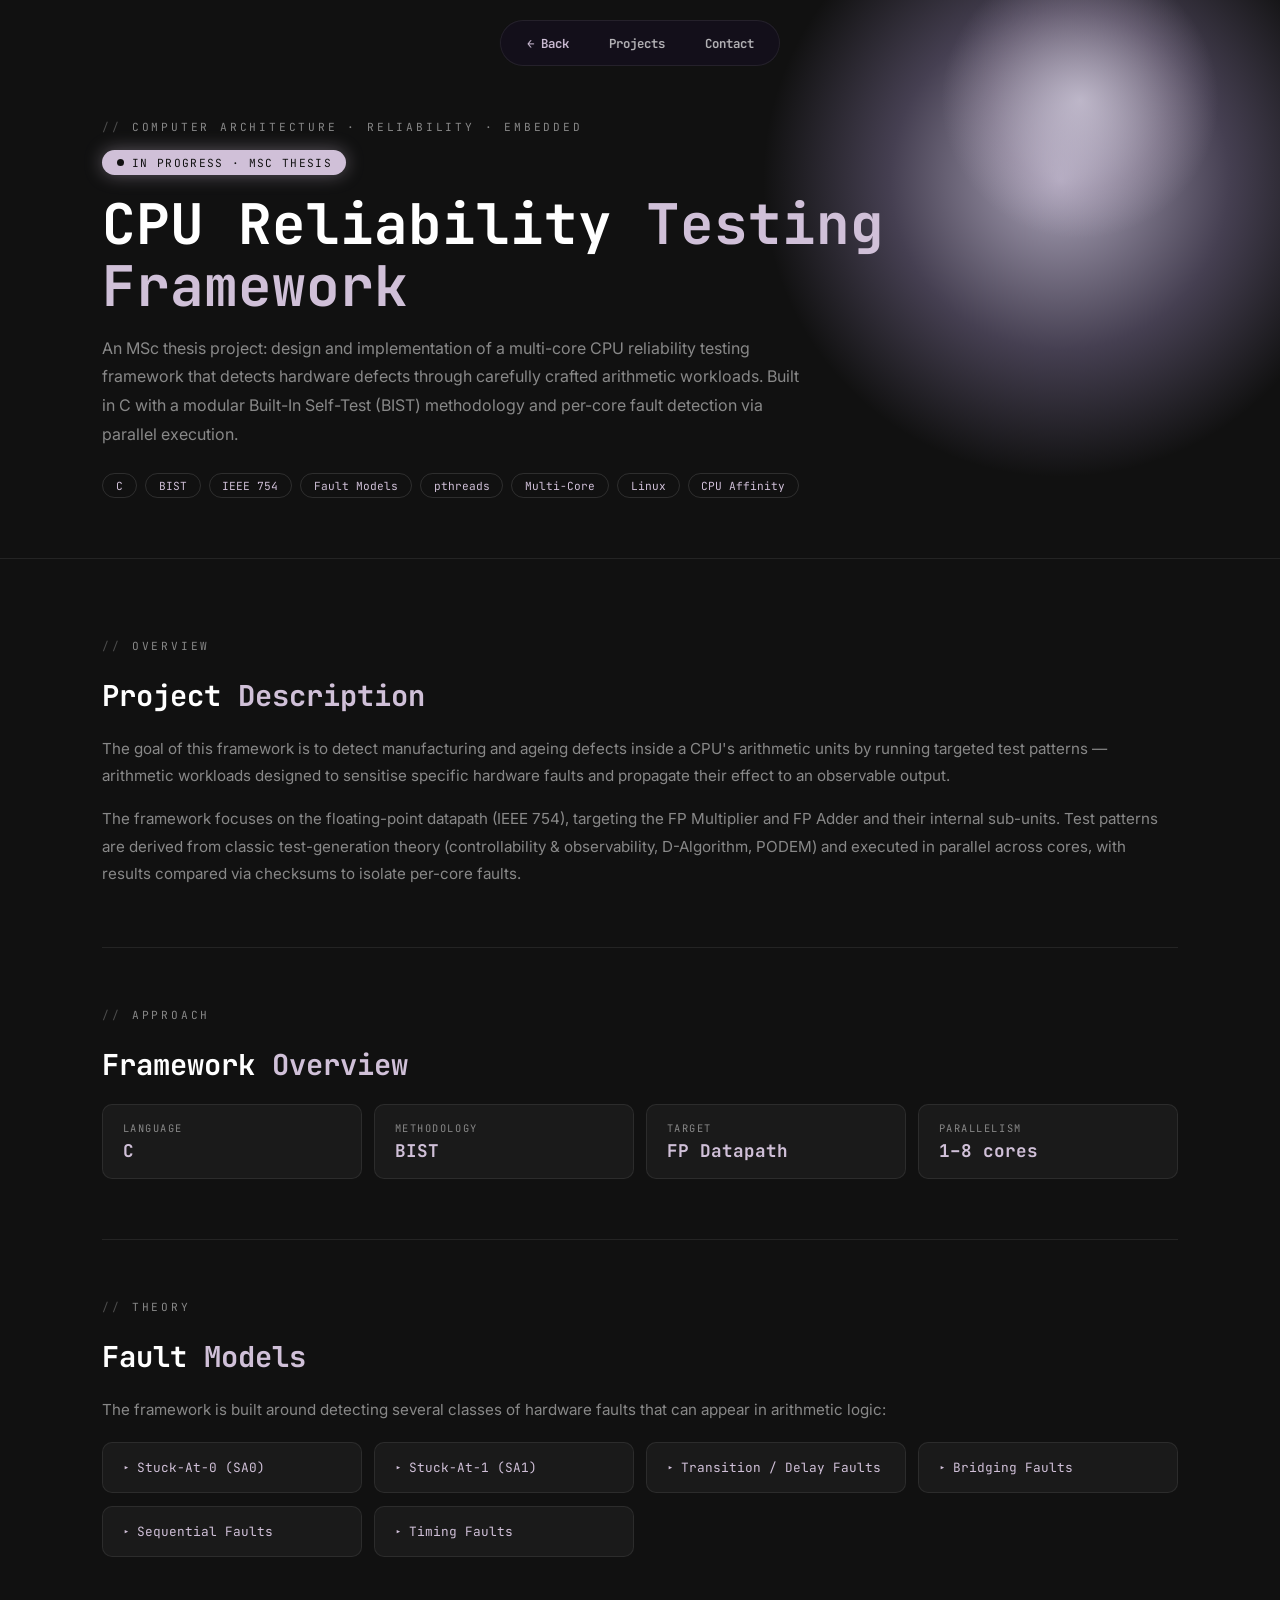
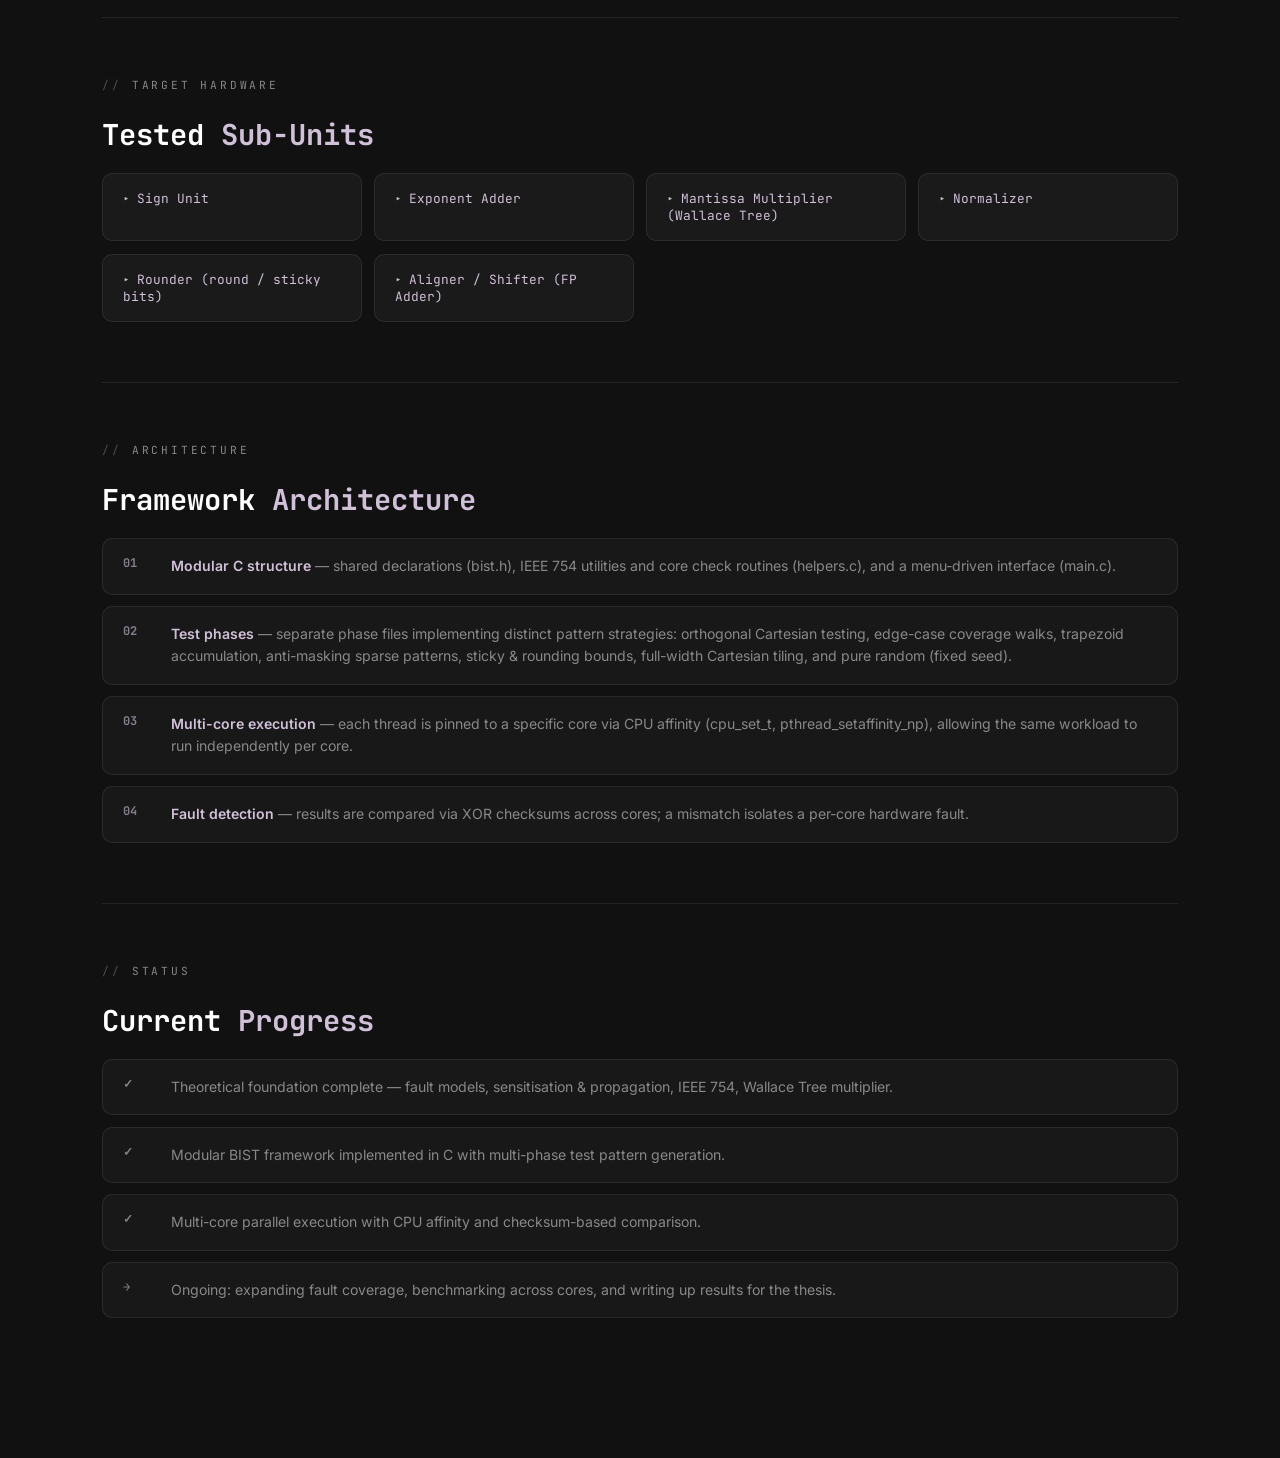
==== CPU.html @ 7b89c073 "Add files via upload" ====
<!DOCTYPE html>
<html lang="en">
<head>
<meta charset="UTF-8">
<meta name="viewport" content="width=device-width, initial-scale=1.0">
<title>CPU Reliability Testing — Portfolio</title>
<link href="https://fonts.googleapis.com/css2?family=JetBrains+Mono:wght@300;400;600;700&family=Inter:wght@300;400;500;600&display=swap" rel="stylesheet">
<style>
  *, *::before, *::after { box-sizing: border-box; margin: 0; padding: 0; }
  :root {
    --black:  #111111;
    --text:   #D0C0D8;
    --muted:  #888888;
    --teal:   #D0C0D8;
    --card:   #181818;
    --border: rgba(255,255,255,0.08);
  }
  body {
    font-family: 'Inter', sans-serif;
    background: var(--black);
    color: var(--text);
    overflow-x: hidden;
  }

  /* NAVBAR */
  .navbar {
    position: fixed;
    top: 20px; left: 50%;
    transform: translateX(-50%);
    z-index: 100;
    display: flex;
    align-items: center;
    gap: 0.5rem;
    padding: 0.5rem 0.6rem;
    background: rgba(20,15,30,0.75);
    backdrop-filter: blur(16px);
    border: 1px solid var(--border);
    border-radius: 999px;
  }
  .navbar a {
    font-family: 'JetBrains Mono', monospace;
    font-size: 0.78rem;
    font-weight: 600;
    color: rgba(255,255,255,0.7);
    text-decoration: none;
    padding: 0.35rem 1rem;
    border-radius: 999px;
    transition: background 0.2s, color 0.2s;
  }
  .navbar a:hover { background: rgba(255,255,255,0.08); color: #fff; }
  .navbar a.back { color: var(--teal); }

  /* HERO */
  .gh-hero {
    position: relative;
    min-height: 60vh;
    display: flex;
    flex-direction: column;
    justify-content: flex-end;
    padding: 120px 8vw 60px;
    background: #111111;
    border-bottom: 1px solid var(--border);
    overflow: hidden;
  }
  .gh-hero::before {
    content: '';
    position: absolute;
    top: -120px;
    right: -80px;
    width: 600px;
    height: 600px;
    background: radial-gradient(circle, rgba(235,225,255,0.7) 0%, rgba(190,170,230,0.3) 40%, transparent 70%);
    pointer-events: none;
    z-index: 0;
    animation: ghGlowPulse 7s ease-in-out infinite;
  }
  .gh-hero::after {
    content: '';
    position: absolute;
    top: -40px;
    right: 60px;
    width: 280px;
    height: 280px;
    background: radial-gradient(circle, rgba(245,238,255,0.55) 0%, rgba(208,192,216,0.25) 45%, transparent 70%);
    pointer-events: none;
    z-index: 0;
    animation: ghGlowPulse2 5s ease-in-out infinite;
  }
  .gh-hero > * { position: relative; z-index: 1; }
  @keyframes ghGlowPulse {
    0%,100% { transform: scale(1);    opacity: 0.8; }
    50%     { transform: scale(1.12); opacity: 1;   }
  }
  @keyframes ghGlowPulse2 {
    0%,100% { transform: scale(0.9); opacity: 0.6; }
    50%     { transform: scale(1.1); opacity: 1;   }
  }
  .gh-label {
    font-family: 'JetBrains Mono', monospace;
    font-size: 0.7rem;
    letter-spacing: 0.25em;
    color: var(--muted);
    text-transform: uppercase;
    margin-bottom: 1rem;
  }
  .gh-label::before { content: '// '; opacity: 0.5; }
  .gh-hero h1 {
    font-family: 'JetBrains Mono', monospace;
    font-weight: 700;
    font-size: clamp(2rem, 5vw, 3.5rem);
    color: #ffffff;
    line-height: 1.1;
    margin-bottom: 1rem;
  }
  .gh-hero h1 span { color: var(--teal); }
  /* IN PROGRESS badge */
  .gh-progress {
    display: inline-flex;
    align-items: center;
    gap: 0.5rem;
    font-family: 'JetBrains Mono', monospace;
    font-size: 0.7rem;
    letter-spacing: 0.12em;
    text-transform: uppercase;
    color: #111;
    background: var(--teal);
    padding: 0.35rem 0.9rem;
    border-radius: 999px;
    margin-bottom: 1.2rem;
    width: fit-content;
    box-shadow: 0 0 18px rgba(208,192,216,0.4);
  }
  .gh-progress .dot {
    width: 7px; height: 7px;
    border-radius: 50%;
    background: #111;
    animation: blink 1.3s ease-in-out infinite;
  }
  @keyframes blink { 0%,100%{opacity:1} 50%{opacity:0.25} }
  .gh-hero p {
    font-size: clamp(0.9rem, 1.5vw, 1rem);
    color: var(--muted);
    max-width: 700px;
    line-height: 1.8;
    margin-bottom: 1.5rem;
  }
  .gh-tags { display: flex; flex-wrap: wrap; gap: 0.5rem; }
  .gh-tag {
    font-family: 'JetBrains Mono', monospace;
    font-size: 0.7rem;
    padding: 0.3rem 0.8rem;
    border: 1px solid rgba(255,255,255,0.12);
    border-radius: 999px;
    color: var(--text);
  }

  /* CONTENT */
  .gh-content { width: 100%; padding: 80px 8vw; }
  .gh-section { margin-bottom: 60px; }
  .gh-section-title {
    font-family: 'JetBrains Mono', monospace;
    font-size: 0.7rem;
    letter-spacing: 0.25em;
    color: var(--muted);
    text-transform: uppercase;
    margin-bottom: 1.5rem;
  }
  .gh-section-title::before { content: '// '; opacity: 0.5; }
  .gh-section h2 {
    font-family: 'JetBrains Mono', monospace;
    font-size: clamp(1.4rem, 2.5vw, 1.8rem);
    font-weight: 700;
    color: #ffffff;
    margin-bottom: 1.2rem;
  }
  .gh-section h2 span { color: var(--teal); }
  .gh-section p {
    color: var(--muted);
    font-size: 0.95rem;
    line-height: 1.8;
    margin-bottom: 1rem;
  }

  /* params */
  .gh-params {
    display: grid;
    grid-template-columns: repeat(4, 1fr);
    gap: 0.8rem;
    margin-top: 1.2rem;
  }
  .gh-param {
    background: rgba(255,255,255,0.04);
    border: 1px solid var(--border);
    border-radius: 10px;
    padding: 1rem 1.2rem;
  }
  .gh-param-label {
    font-family: 'JetBrains Mono', monospace;
    font-size: 0.65rem;
    letter-spacing: 0.15em;
    color: var(--muted);
    text-transform: uppercase;
    margin-bottom: 0.3rem;
  }
  .gh-param-value {
    font-family: 'JetBrains Mono', monospace;
    font-size: 1.1rem;
    font-weight: 700;
    color: var(--teal);
  }

  /* components / list */
  .gh-components {
    display: grid;
    grid-template-columns: repeat(auto-fit, minmax(240px, 1fr));
    gap: 0.8rem;
    margin-top: 1.2rem;
  }
  .gh-comp {
    background: rgba(255,255,255,0.04);
    border: 1px solid var(--border);
    border-radius: 10px;
    padding: 1rem 1.2rem;
    font-family: 'JetBrains Mono', monospace;
    font-size: 0.8rem;
    color: var(--text);
  }
  .gh-comp::before { content: '▸ '; color: var(--teal); font-size: 0.7rem; }

  /* logic steps */
  .gh-steps {
    margin-top: 1.2rem;
    display: flex;
    flex-direction: column;
    gap: 0.7rem;
  }
  .gh-step {
    display: flex;
    align-items: flex-start;
    gap: 1rem;
    background: rgba(255,255,255,0.03);
    border: 1px solid var(--border);
    border-radius: 10px;
    padding: 1rem 1.2rem;
  }
  .gh-step-num {
    font-family: 'JetBrains Mono', monospace;
    font-size: 0.75rem;
    font-weight: 700;
    color: var(--teal);
    min-width: 2rem;
    opacity: 0.6;
  }
  .gh-step-text { font-size: 0.88rem; color: var(--muted); line-height: 1.6; }
  .gh-step-text strong { color: var(--text); font-weight: 600; }

  /* image */
  .gh-img-wrap {
    background: rgba(255,255,255,0.03);
    border: 1px solid var(--border);
    border-radius: 14px;
    overflow: hidden;
    margin-top: 1.2rem;
    max-width: 750px;
  }
  .gh-img-wrap img { width: 100%; height: auto; max-height: 500px; object-fit: contain; display: block; }
  .gh-img-caption {
    font-family: 'JetBrains Mono', monospace;
    font-size: 0.68rem;
    color: var(--muted);
    padding: 0.7rem 1.2rem;
    border-top: 1px solid var(--border);
    letter-spacing: 0.1em;
  }

  /* divider */
  .gh-divider { border: none; border-top: 1px solid var(--border); margin: 60px 0; }

  @media(max-width:768px){ .gh-params { grid-template-columns: 1fr 1fr; } }
  @media(max-width:480px){ .gh-params { grid-template-columns: 1fr; } }
</style>
</head>
<body>

<nav class="navbar">
  <a href="index.html#proj1" class="back">← Back</a>
  <a href="index.html#proj1">Projects</a>
  <a href="index.html#contact">Contact</a>
</nav>

<!-- HERO -->
<div class="gh-hero">
  <div class="gh-label">computer architecture · reliability · embedded</div>
  <div class="gh-progress"><span class="dot"></span> In Progress · MSc Thesis</div>
  <h1>CPU Reliability <span>Testing Framework</span></h1>
  <p>An MSc thesis project: design and implementation of a multi-core CPU reliability testing framework that detects hardware defects through carefully crafted arithmetic workloads. Built in C with a modular Built-In Self-Test (BIST) methodology and per-core fault detection via parallel execution.</p>
  <div class="gh-tags">
    <span class="gh-tag">C</span>
    <span class="gh-tag">BIST</span>
    <span class="gh-tag">IEEE 754</span>
    <span class="gh-tag">Fault Models</span>
    <span class="gh-tag">pthreads</span>
    <span class="gh-tag">Multi-Core</span>
    <span class="gh-tag">Linux</span>
    <span class="gh-tag">CPU Affinity</span>
  </div>
</div>

<!-- CONTENT -->
<div class="gh-content">

  <!-- Overview -->
  <div class="gh-section">
    <div class="gh-section-title">overview</div>
    <h2>Project <span>Description</span></h2>
    <p>The goal of this framework is to detect manufacturing and ageing defects inside a CPU's arithmetic units by running targeted test patterns &mdash; arithmetic workloads designed to sensitise specific hardware faults and propagate their effect to an observable output.</p>
    <p>The framework focuses on the floating-point datapath (IEEE 754), targeting the FP Multiplier and FP Adder and their internal sub-units. Test patterns are derived from classic test-generation theory (controllability &amp; observability, D-Algorithm, PODEM) and executed in parallel across cores, with results compared via checksums to isolate per-core faults.</p>
  </div>

  <hr class="gh-divider">

  <!-- Approach / Specs -->
  <div class="gh-section">
    <div class="gh-section-title">approach</div>
    <h2>Framework <span>Overview</span></h2>
    <div class="gh-params">
      <div class="gh-param">
        <div class="gh-param-label">Language</div>
        <div class="gh-param-value">C</div>
      </div>
      <div class="gh-param">
        <div class="gh-param-label">Methodology</div>
        <div class="gh-param-value">BIST</div>
      </div>
      <div class="gh-param">
        <div class="gh-param-label">Target</div>
        <div class="gh-param-value">FP Datapath</div>
      </div>
      <div class="gh-param">
        <div class="gh-param-label">Parallelism</div>
        <div class="gh-param-value">1&ndash;8 cores</div>
      </div>
    </div>
  </div>

  <hr class="gh-divider">

  <!-- Fault models -->
  <div class="gh-section">
    <div class="gh-section-title">theory</div>
    <h2>Fault <span>Models</span></h2>
    <p>The framework is built around detecting several classes of hardware faults that can appear in arithmetic logic:</p>
    <div class="gh-components">
      <div class="gh-comp">Stuck-At-0 (SA0)</div>
      <div class="gh-comp">Stuck-At-1 (SA1)</div>
      <div class="gh-comp">Transition / Delay Faults</div>
      <div class="gh-comp">Bridging Faults</div>
      <div class="gh-comp">Sequential Faults</div>
      <div class="gh-comp">Timing Faults</div>
    </div>
  </div>

  <hr class="gh-divider">

  <!-- Targeted sub-units -->
  <div class="gh-section">
    <div class="gh-section-title">target hardware</div>
    <h2>Tested <span>Sub-Units</span></h2>
    <div class="gh-components">
      <div class="gh-comp">Sign Unit</div>
      <div class="gh-comp">Exponent Adder</div>
      <div class="gh-comp">Mantissa Multiplier (Wallace Tree)</div>
      <div class="gh-comp">Normalizer</div>
      <div class="gh-comp">Rounder (round / sticky bits)</div>
      <div class="gh-comp">Aligner / Shifter (FP Adder)</div>
    </div>
  </div>

  <hr class="gh-divider">

  <!-- Architecture -->
  <div class="gh-section">
    <div class="gh-section-title">architecture</div>
    <h2>Framework <span>Architecture</span></h2>
    <div class="gh-steps">
      <div class="gh-step"><div class="gh-step-num">01</div><div class="gh-step-text"><strong>Modular C structure</strong> &mdash; shared declarations (bist.h), IEEE 754 utilities and core check routines (helpers.c), and a menu-driven interface (main.c).</div></div>
      <div class="gh-step"><div class="gh-step-num">02</div><div class="gh-step-text"><strong>Test phases</strong> &mdash; separate phase files implementing distinct pattern strategies: orthogonal Cartesian testing, edge-case coverage walks, trapezoid accumulation, anti-masking sparse patterns, sticky &amp; rounding bounds, full-width Cartesian tiling, and pure random (fixed seed).</div></div>
      <div class="gh-step"><div class="gh-step-num">03</div><div class="gh-step-text"><strong>Multi-core execution</strong> &mdash; each thread is pinned to a specific core via CPU affinity (cpu_set_t, pthread_setaffinity_np), allowing the same workload to run independently per core.</div></div>
      <div class="gh-step"><div class="gh-step-num">04</div><div class="gh-step-text"><strong>Fault detection</strong> &mdash; results are compared via XOR checksums across cores; a mismatch isolates a per-core hardware fault.</div></div>
    </div>
  </div>

  <hr class="gh-divider">

  <!-- Status / next -->
  <div class="gh-section">
    <div class="gh-section-title">status</div>
    <h2>Current <span>Progress</span></h2>
    <div class="gh-steps">
      <div class="gh-step"><div class="gh-step-num">✓</div><div class="gh-step-text">Theoretical foundation complete &mdash; fault models, sensitisation &amp; propagation, IEEE 754, Wallace Tree multiplier.</div></div>
      <div class="gh-step"><div class="gh-step-num">✓</div><div class="gh-step-text">Modular BIST framework implemented in C with multi-phase test pattern generation.</div></div>
      <div class="gh-step"><div class="gh-step-num">✓</div><div class="gh-step-text">Multi-core parallel execution with CPU affinity and checksum-based comparison.</div></div>
      <div class="gh-step"><div class="gh-step-num">→</div><div class="gh-step-text">Ongoing: expanding fault coverage, benchmarking across cores, and writing up results for the thesis.</div></div>
    </div>
  </div>

</div><!-- /gh-content -->

<script>
  // Reveal sections with an upward rise
  (function() {
    const items = document.querySelectorAll('.gh-hero > *, .gh-section, .gh-divider');
    items.forEach((el) => {
      el.style.opacity = '0';
      el.style.transform = 'translateY(28px)';
      el.style.transition = 'opacity 0.6s ease, transform 0.6s cubic-bezier(.2,.7,.2,1)';
    });
    const io = new IntersectionObserver((entries) => {
      entries.forEach(e => {
        if (e.isIntersecting) {
          e.target.style.opacity = '1';
          e.target.style.transform = 'translateY(0)';
          io.unobserve(e.target);
        }
      });
    }, { threshold: 0.12 });
    items.forEach(el => io.observe(el));
    const heroItems = document.querySelectorAll('.gh-hero > *');
    heroItems.forEach((el, i) => {
      setTimeout(() => { el.style.opacity = '1'; el.style.transform = 'translateY(0)'; }, 120 + i * 120);
    });
  })();
</script>

</body>
</html>
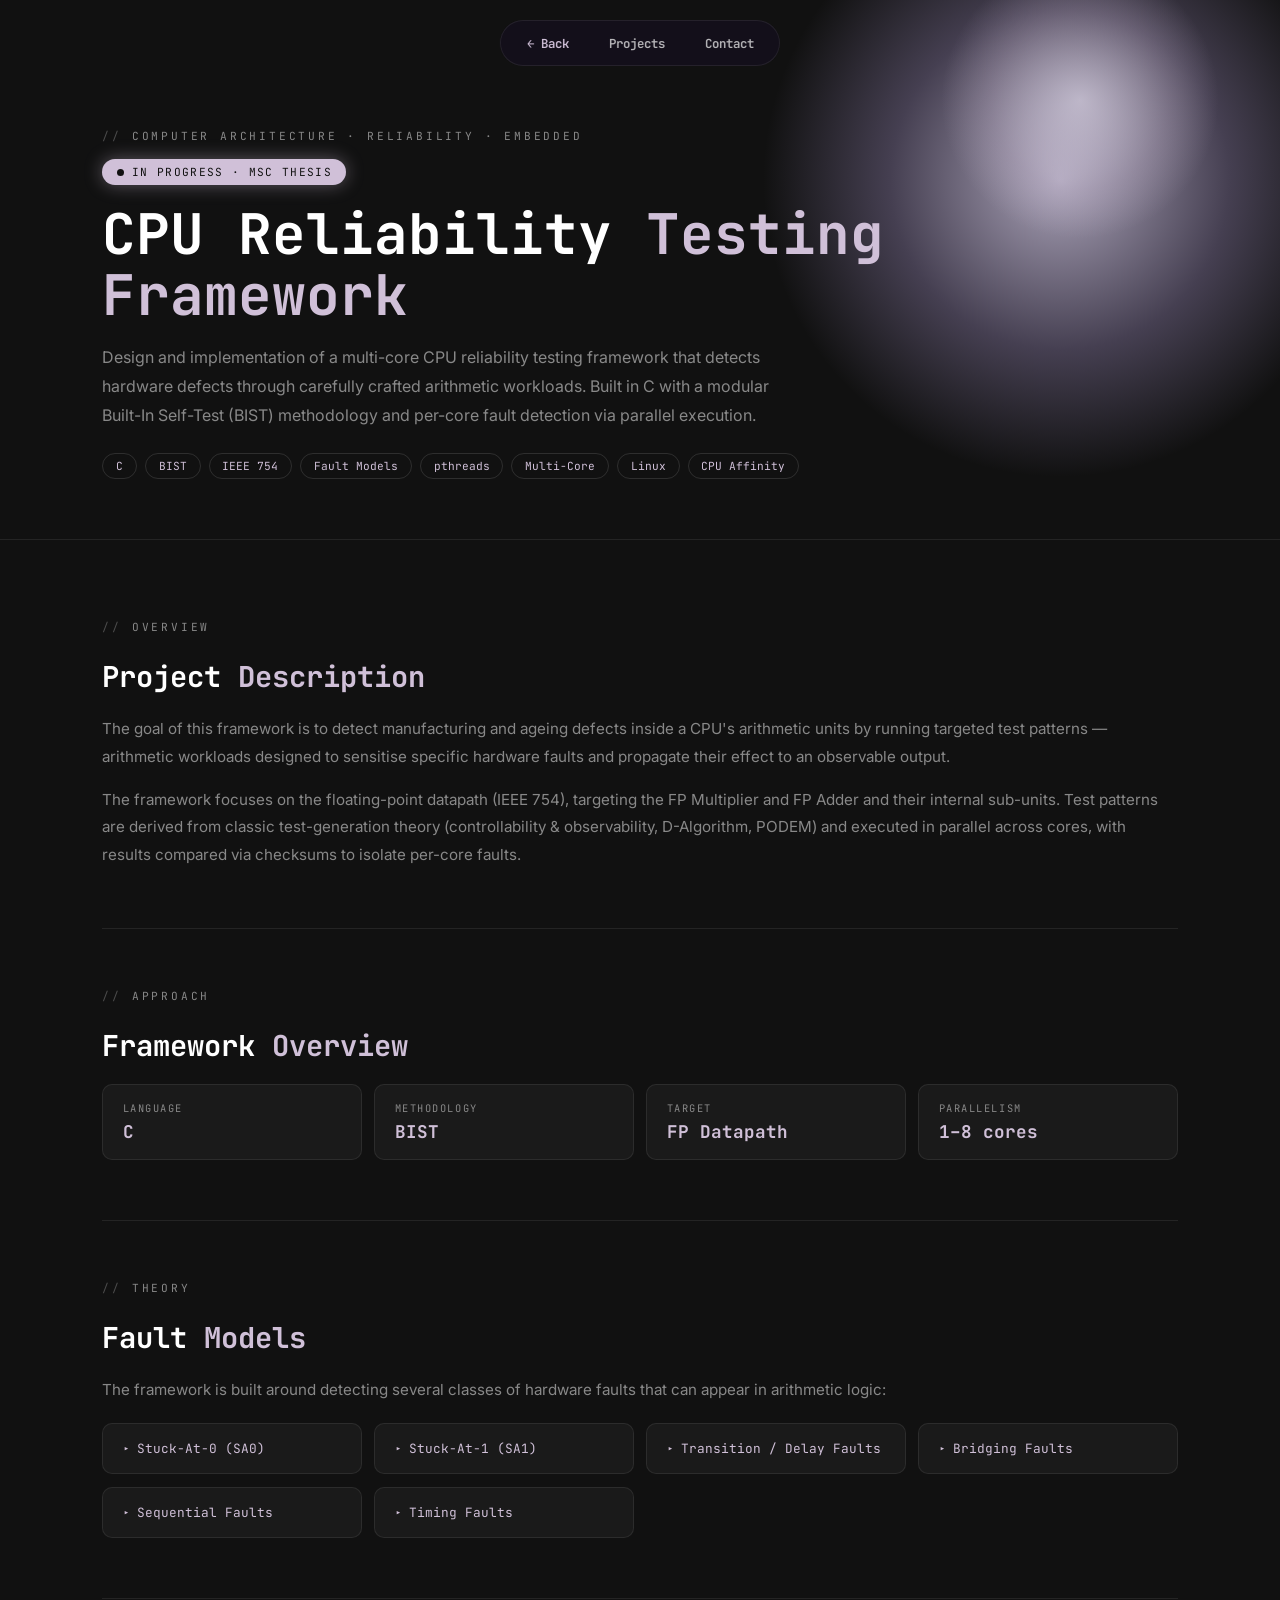
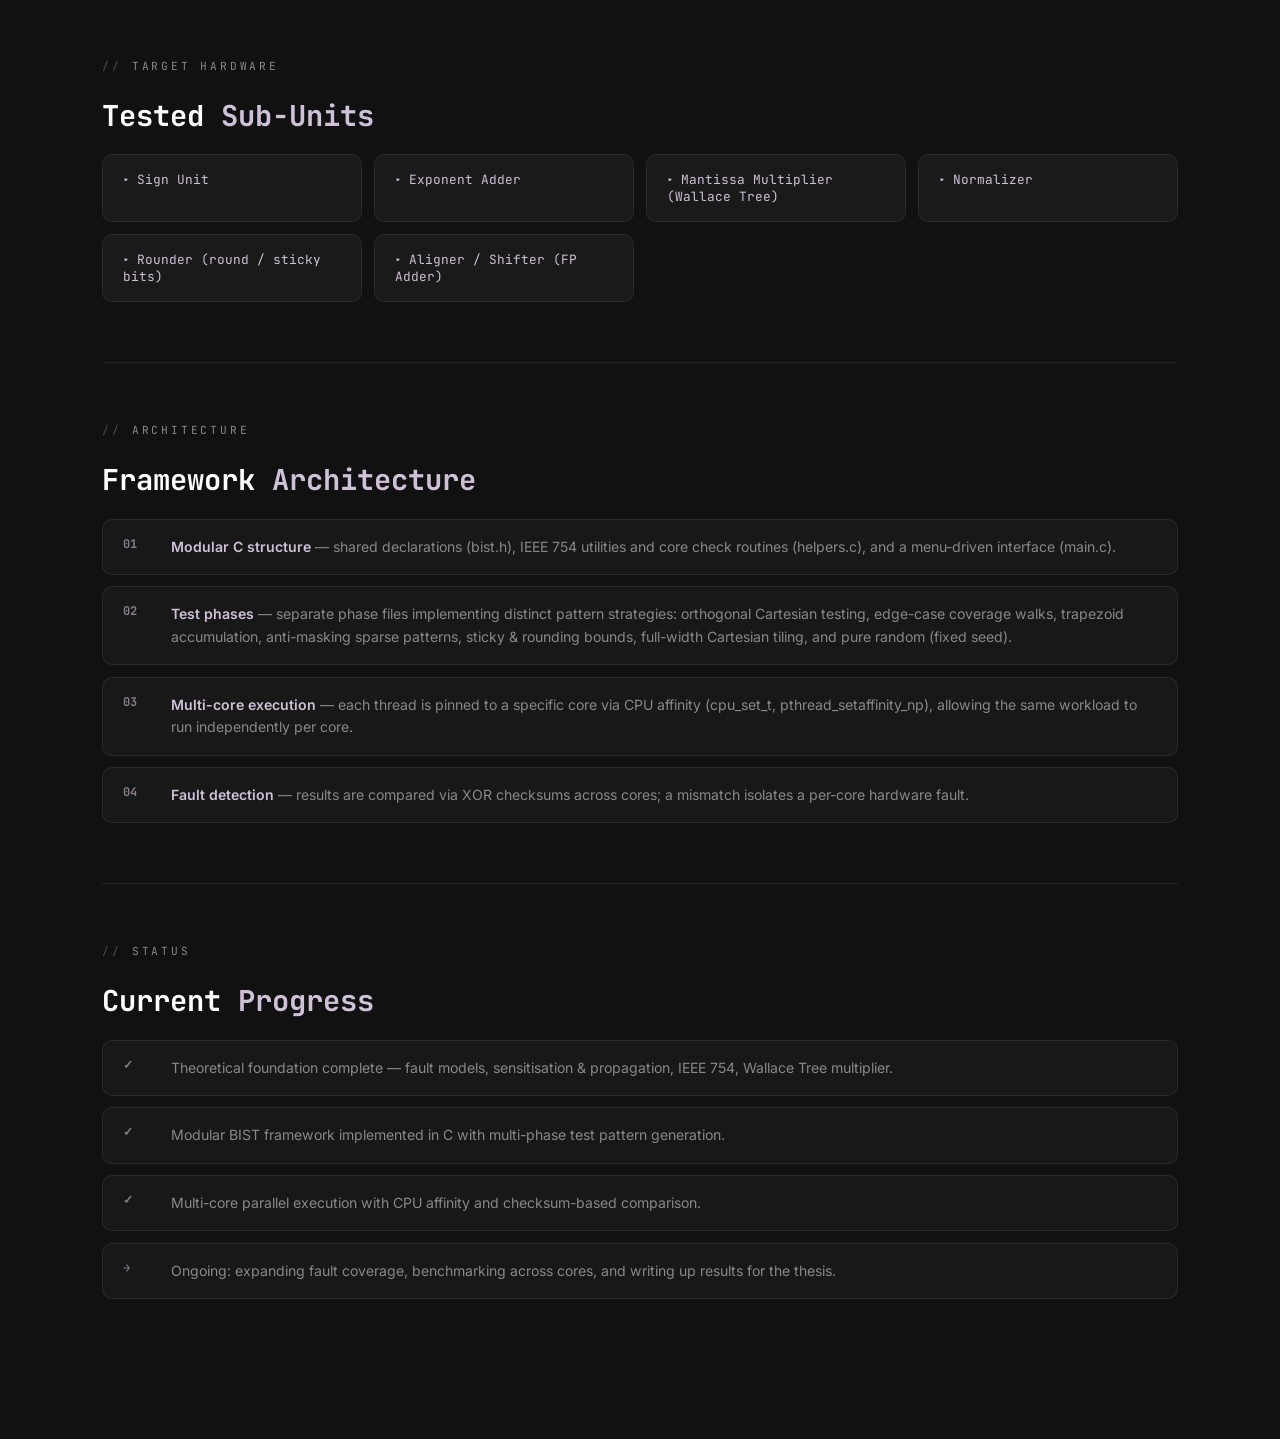
==== commit f65e200a: "Add files via upload" ====
--- a/CPU.html
+++ b/CPU.html
@@ -293,7 +293,7 @@
   <div class="gh-label">computer architecture · reliability · embedded</div>
   <div class="gh-progress"><span class="dot"></span> In Progress · MSc Thesis</div>
   <h1>CPU Reliability <span>Testing Framework</span></h1>
-  <p>An MSc thesis project: design and implementation of a multi-core CPU reliability testing framework that detects hardware defects through carefully crafted arithmetic workloads. Built in C with a modular Built-In Self-Test (BIST) methodology and per-core fault detection via parallel execution.</p>
+  <p>Design and implementation of a multi-core CPU reliability testing framework that detects hardware defects through carefully crafted arithmetic workloads. Built in C with a modular Built-In Self-Test (BIST) methodology and per-core fault detection via parallel execution.</p>
   <div class="gh-tags">
     <span class="gh-tag">C</span>
     <span class="gh-tag">BIST</span>
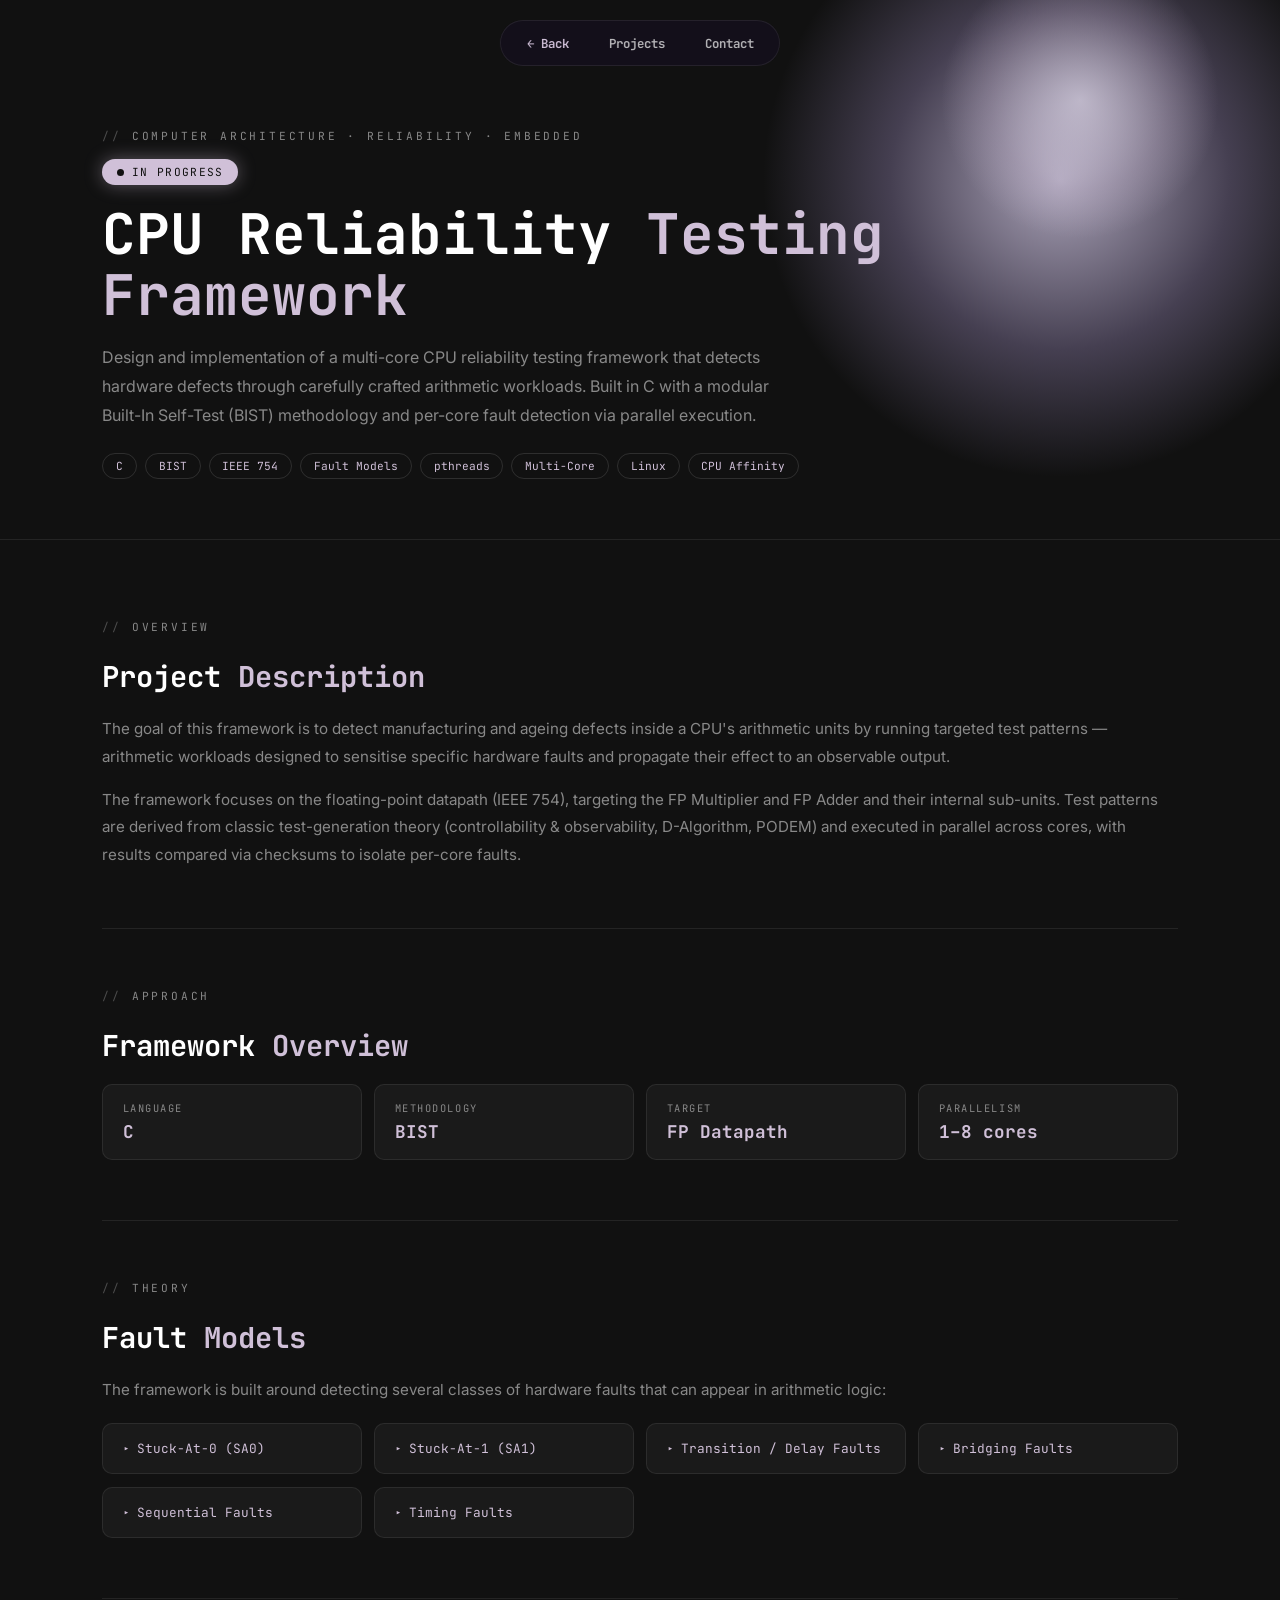
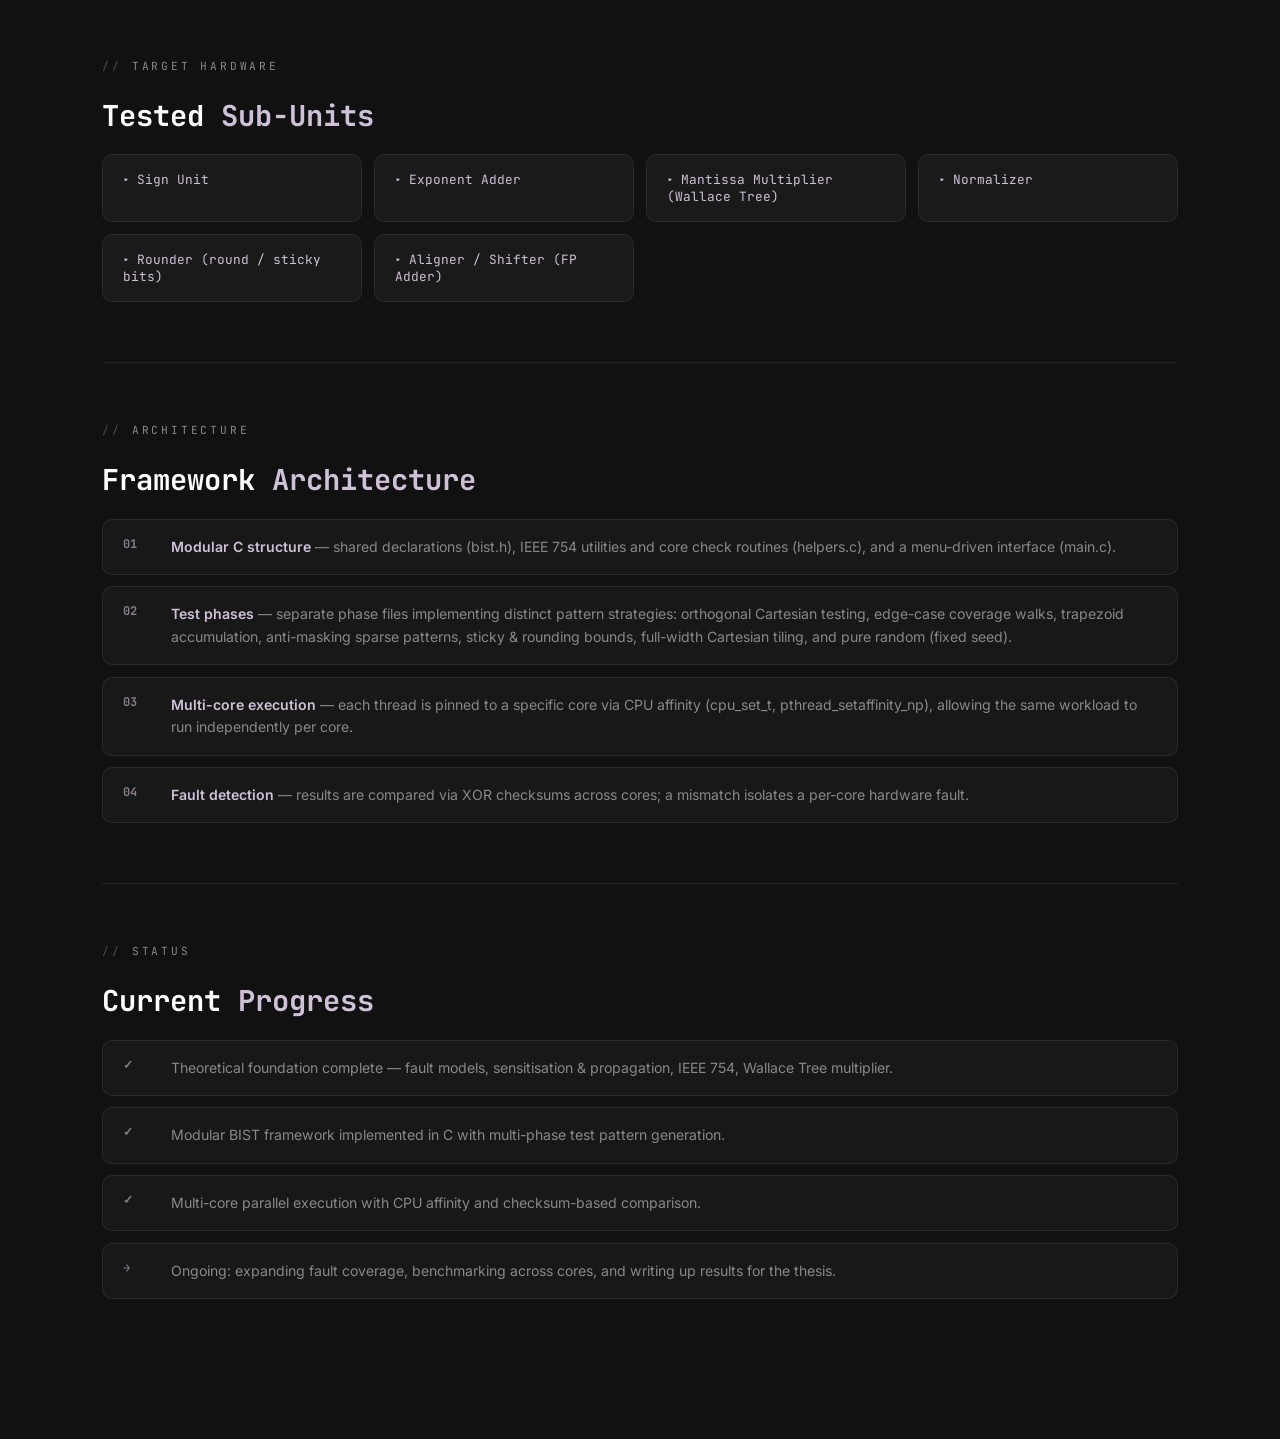
==== commit ca3bd525: "Update CPU.html" ====
--- a/CPU.html
+++ b/CPU.html
@@ -291,7 +291,7 @@
 <!-- HERO -->
 <div class="gh-hero">
   <div class="gh-label">computer architecture · reliability · embedded</div>
-  <div class="gh-progress"><span class="dot"></span> In Progress · MSc Thesis</div>
+  <div class="gh-progress"><span class="dot"></span> In Progress</div>
   <h1>CPU Reliability <span>Testing Framework</span></h1>
   <p>Design and implementation of a multi-core CPU reliability testing framework that detects hardware defects through carefully crafted arithmetic workloads. Built in C with a modular Built-In Self-Test (BIST) methodology and per-core fault detection via parallel execution.</p>
   <div class="gh-tags">
@@ -433,4 +433,4 @@
 </script>
 
 </body>
-</html>+</html>
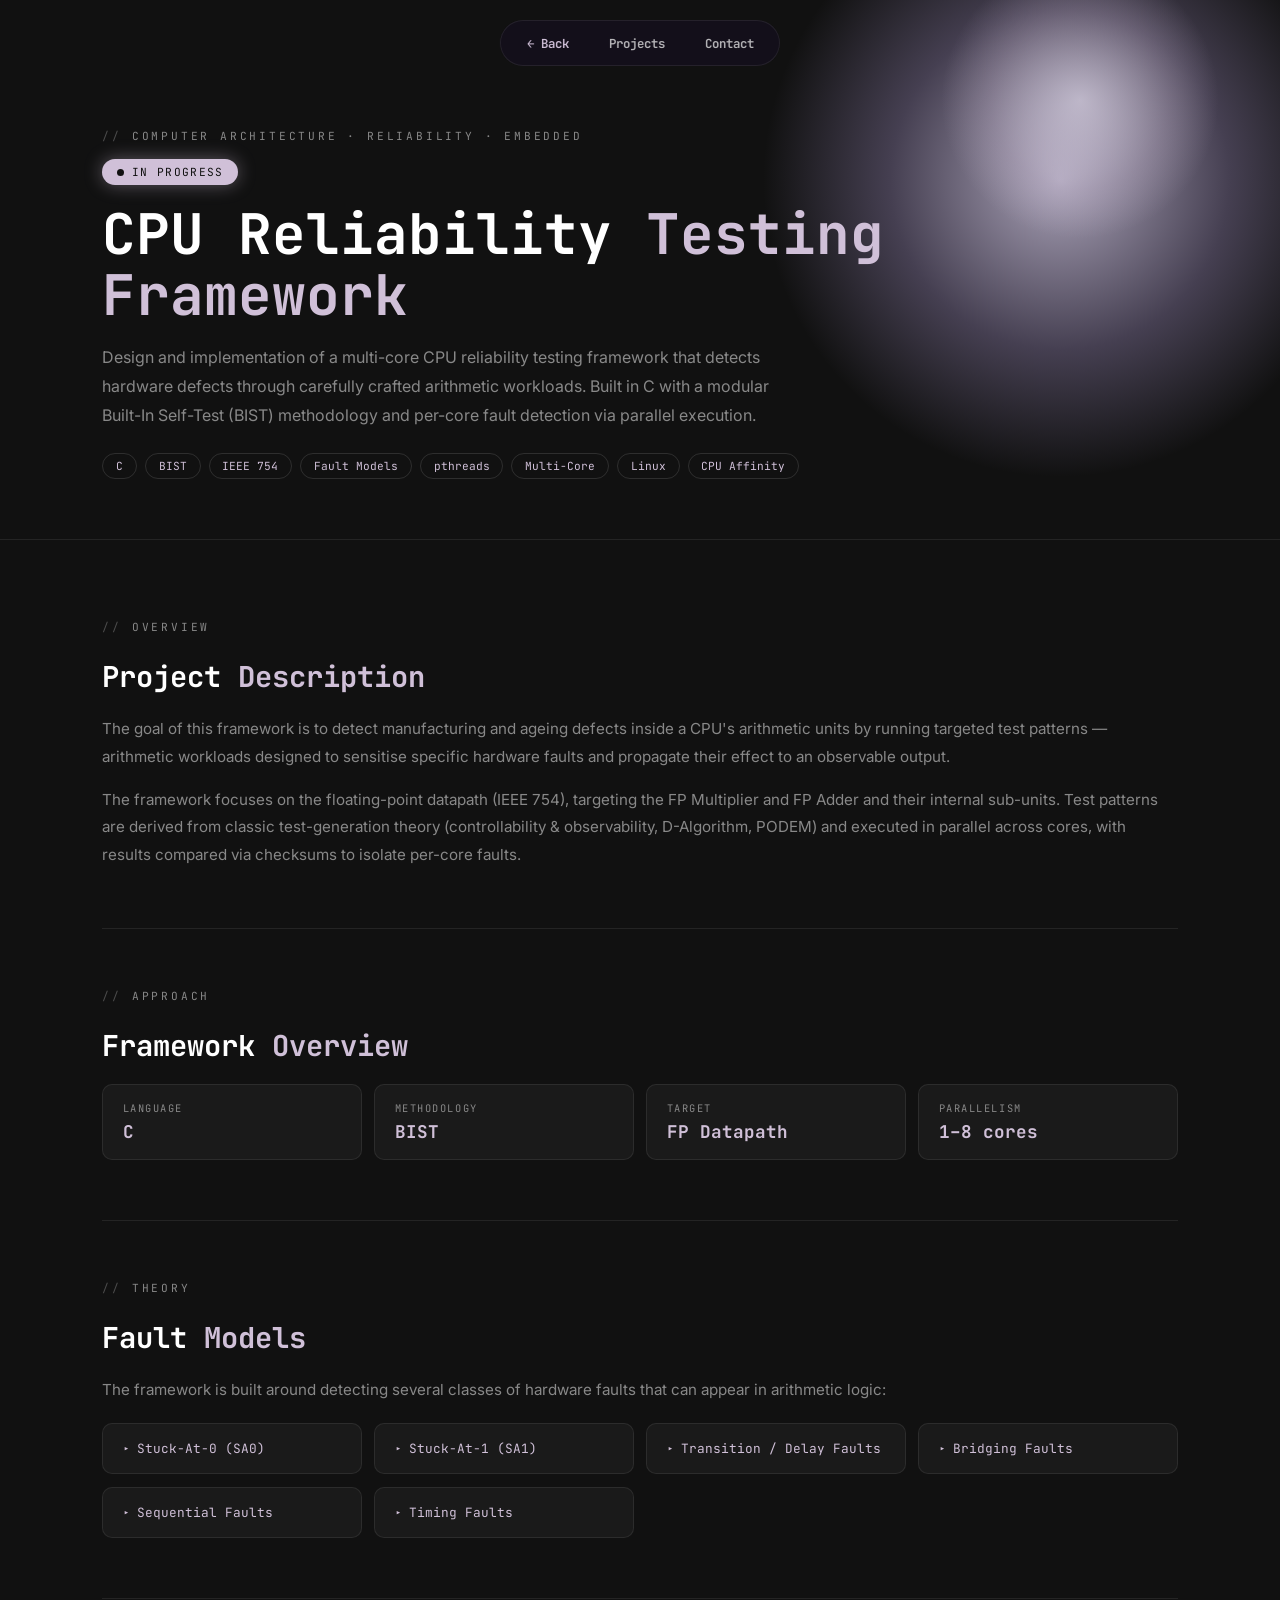
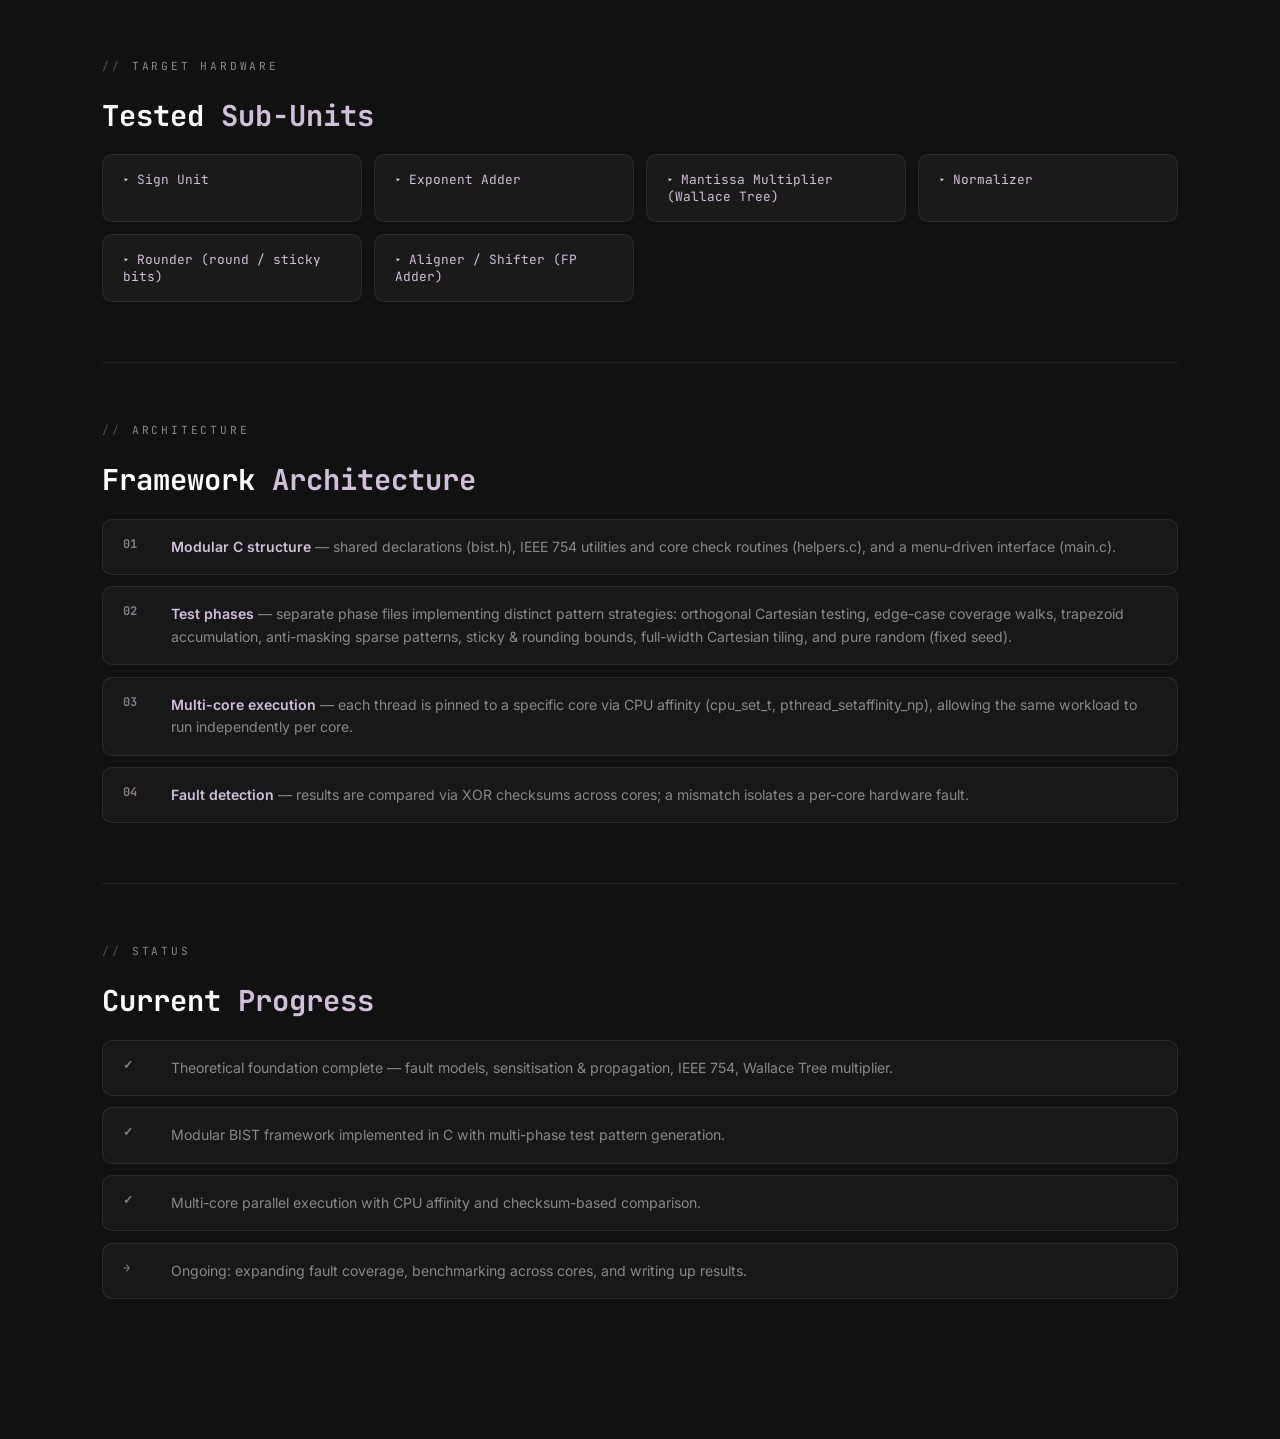
==== commit b603a495: "Update CPU.html" ====
--- a/CPU.html
+++ b/CPU.html
@@ -400,7 +400,7 @@
       <div class="gh-step"><div class="gh-step-num">✓</div><div class="gh-step-text">Theoretical foundation complete &mdash; fault models, sensitisation &amp; propagation, IEEE 754, Wallace Tree multiplier.</div></div>
       <div class="gh-step"><div class="gh-step-num">✓</div><div class="gh-step-text">Modular BIST framework implemented in C with multi-phase test pattern generation.</div></div>
       <div class="gh-step"><div class="gh-step-num">✓</div><div class="gh-step-text">Multi-core parallel execution with CPU affinity and checksum-based comparison.</div></div>
-      <div class="gh-step"><div class="gh-step-num">→</div><div class="gh-step-text">Ongoing: expanding fault coverage, benchmarking across cores, and writing up results for the thesis.</div></div>
+      <div class="gh-step"><div class="gh-step-num">→</div><div class="gh-step-text">Ongoing: expanding fault coverage, benchmarking across cores, and writing up results.</div></div>
     </div>
   </div>
 
